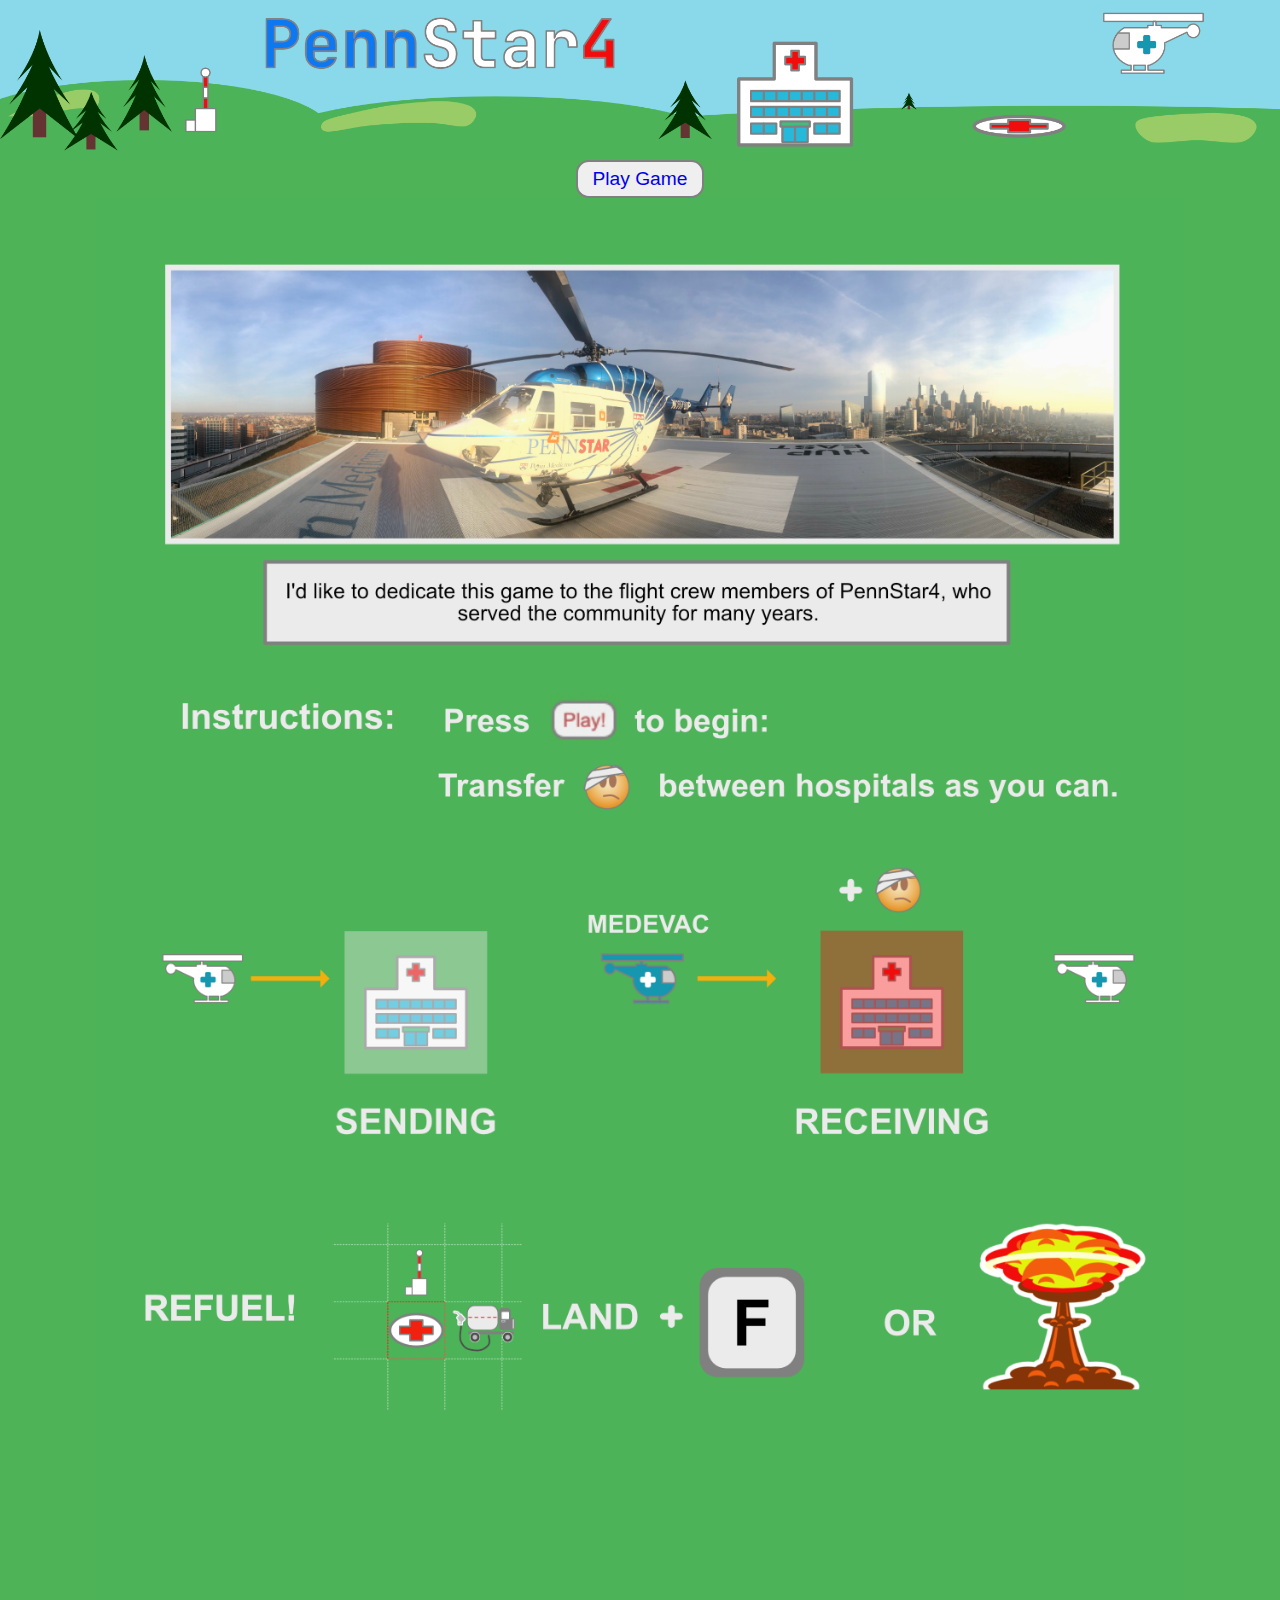
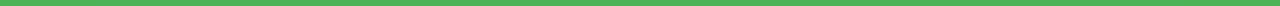
==== instructions.html @ 5d4432f6 "Created an instructions page" ====
<!DOCTYPE html>
<html lang="en">
<head>
  <meta charset="UTF-8">
  <meta http-equiv="X-UA-Compatible" content="IE=edge">
  <meta name="viewport" content="width=device-width, initial-scale=1.0">
  <link rel="stylesheet" href="./instructions.css">
  <title>Document</title>
</head>
<body>
  <header></header>
  <button class="play_game"><a href="./index.html">Play Game</a></button>
  <section class="instructions"></section>
</body>
</html>
---- instructions.css ----
.instructions {
  width: 60vw;
  /* background-image: ; */
}

header {
  background-image: url(./resources/Banner.png);
  background-size: cover;
  width: 100vw;
  height: 12.5vw;
}

body {
  display: flex;
  flex-direction: column;
  align-items: center;
  margin: 0;
  background-color: rgb(77, 179, 86);
}

.instructions {
  background-size: cover;
  width: 85vw;
  height: 110vw;
  background-image: url(./resources/instructions.png);
}

a:link {
  text-decoration: none;
}
a:visited {
  text-decoration: none;
}
a:hover {
  text-decoration: none;
}
a:active {
  text-decoration: none;
}

.play_game {
  height: 3vw;
  width: 10vw;
  font-size: 1.5vw;
  color: rgb(187, 90, 90);
  border: 2px solid grey;
  border-radius: 1vw;
  text-align: center;
}
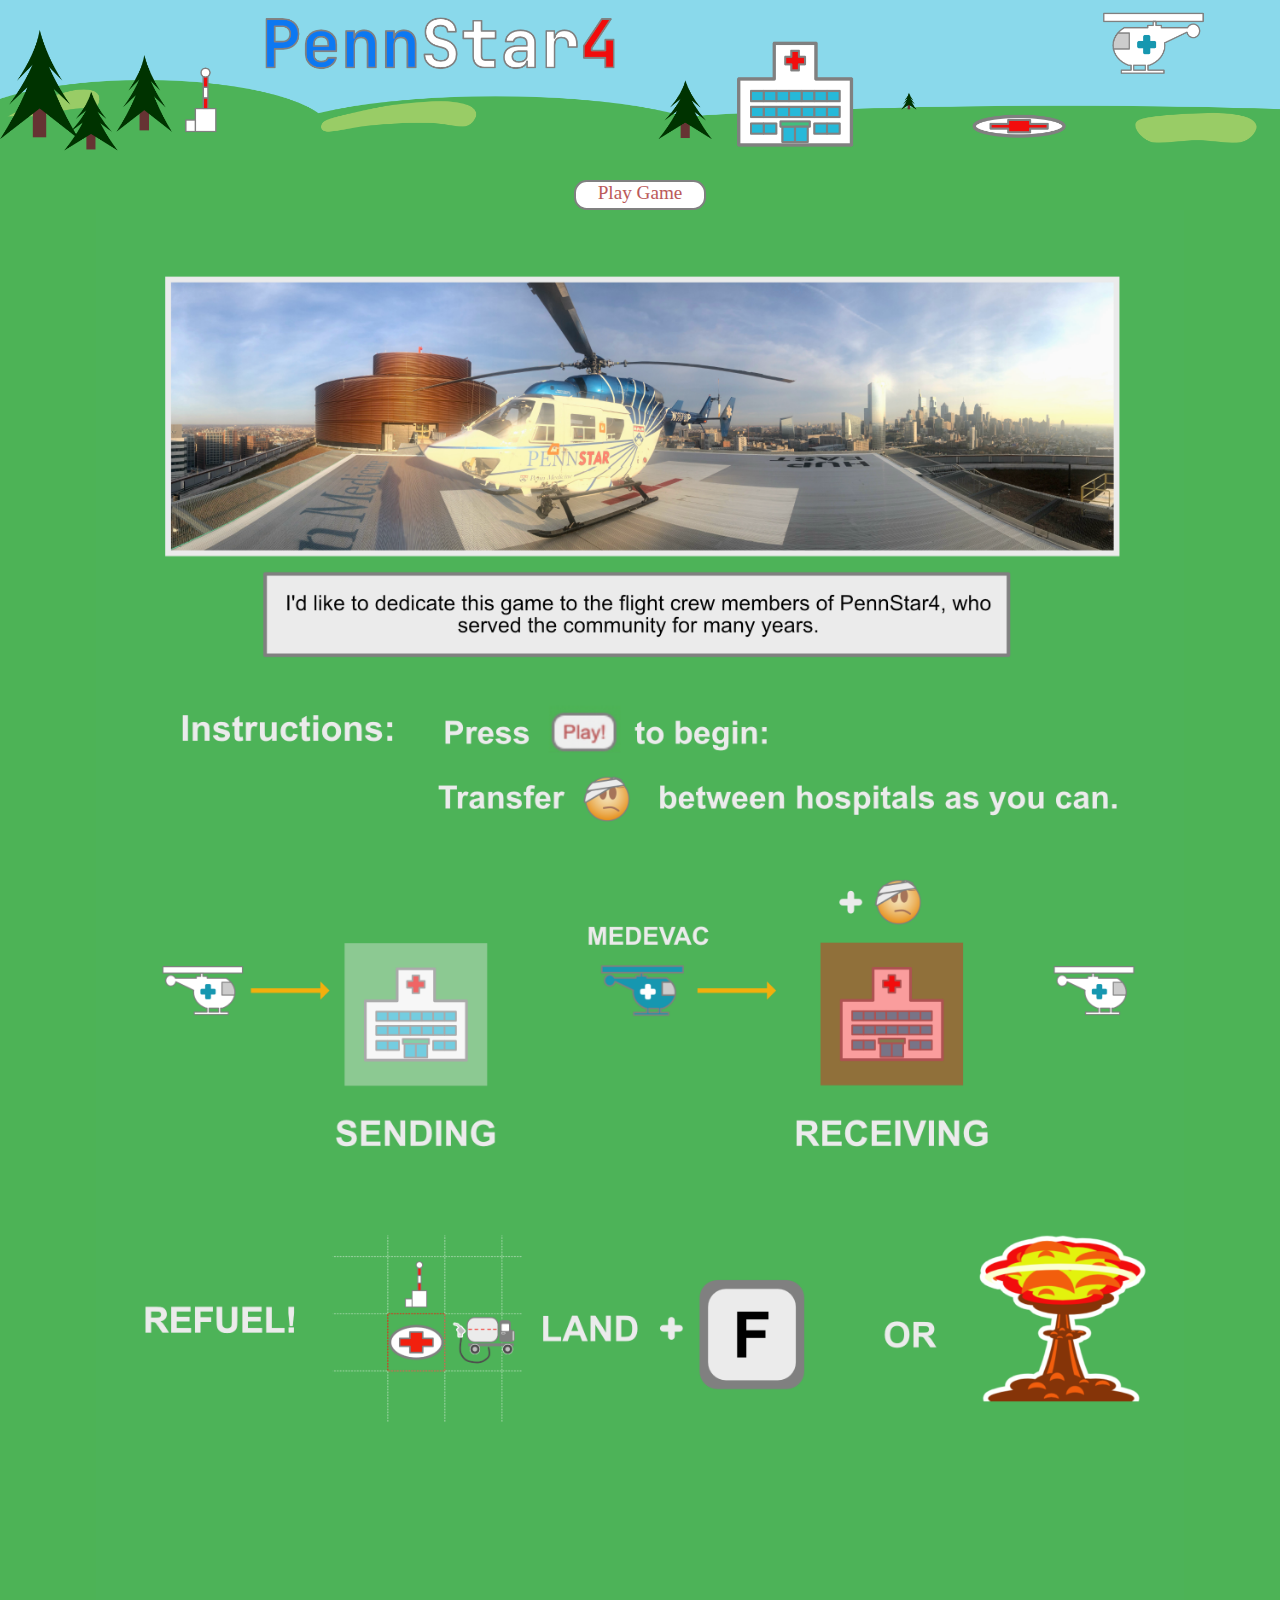
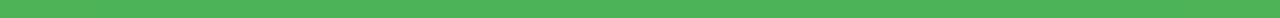
==== commit b76d55c7: "Styled the instructions button" ====
--- a/instructions.html
+++ b/instructions.html
@@ -9,7 +9,7 @@
 </head>
 <body>
   <header></header>
-  <button class="play_game"><a href="./index.html">Play Game</a></button>
+  <a href="./index.html">Play Game</a>
   <section class="instructions"></section>
 </body>
 </html>--- a/instructions.css
+++ b/instructions.css
@@ -25,25 +25,23 @@
   background-image: url(./resources/instructions.png);
 }
 
-a:link {
-  text-decoration: none;
-}
-a:visited {
-  text-decoration: none;
-}
-a:hover {
-  text-decoration: none;
-}
-a:active {
-  text-decoration: none;
+.play_game {
 }
 
-.play_game {
-  height: 3vw;
+a {
+  text-decoration: none;
+  margin: 20px 0 0 0;
+  height: 2vw;
   width: 10vw;
   font-size: 1.5vw;
   color: rgb(187, 90, 90);
   border: 2px solid grey;
   border-radius: 1vw;
   text-align: center;
+  background-color: white;
 }
+
+a:hover {
+  background-color: rgb(22, 151, 176);
+  color: white;
+}
